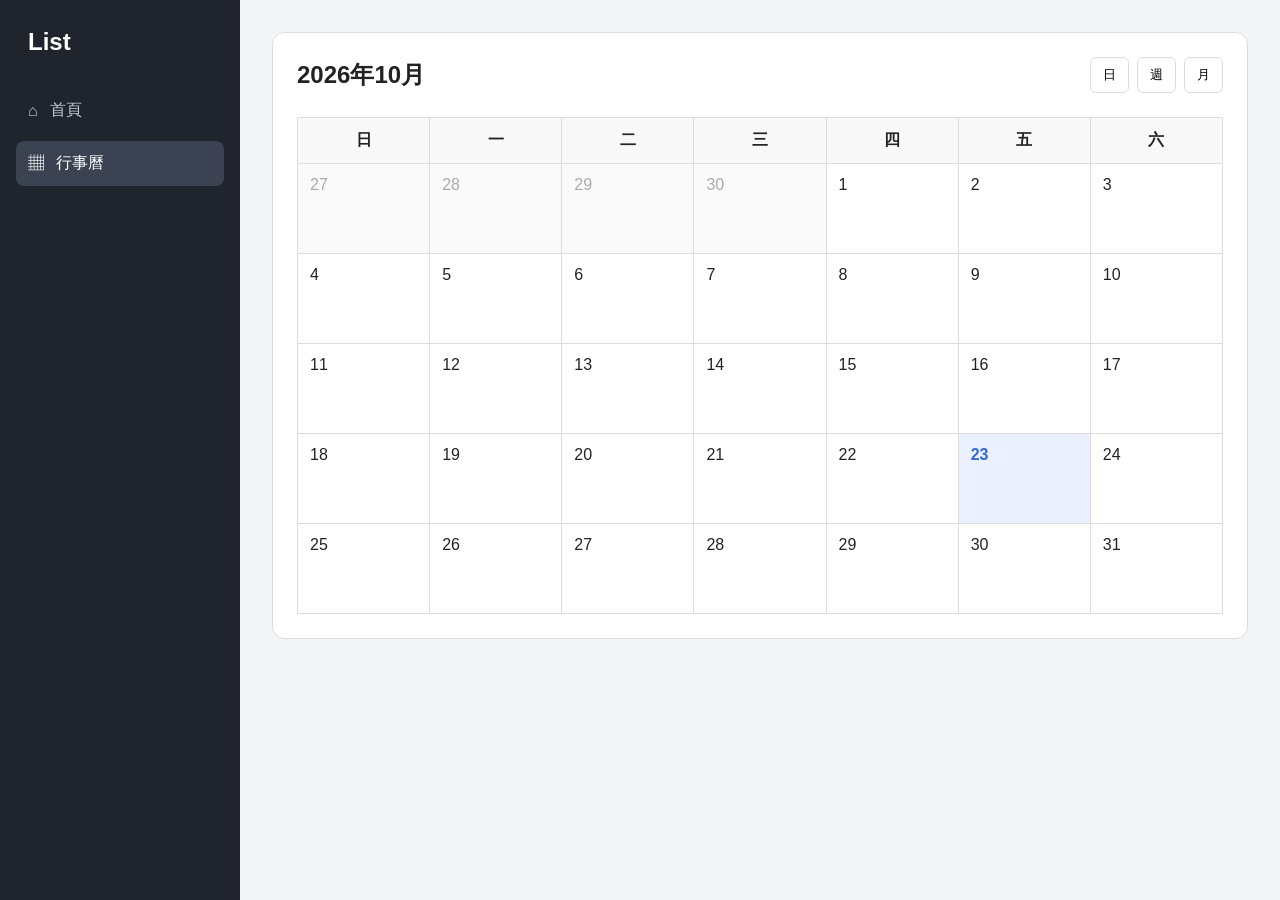
==== calendar.html @ 4a9dddf2 "used ai to add calendar and home page html/css" ====
<!DOCTYPE html>
<html lang="zh-TW">
<head>
    <meta charset="UTF-8">
    <meta name="viewport" content="width=device-width, initial-scale=1.0">
    <title>List｜日曆</title>
    <link rel="stylesheet" href="style.css">
</head>

<body>
    <div class="site-layout">

        <!-- Sidebar -->
        <aside class="sidebar">
            <h1 class="site-title">List</h1>

            <nav class="sidebar-nav">
                <a href="index.html" class="nav-link">
                    <span>⌂</span>
                    首頁
                </a>

                <a href="calendar.html" class="nav-link active">
                    <span>▦</span>
                    行事曆
                </a>
            </nav>
        </aside>

        <!-- Main Content -->
        <main class="main-content">

            <section class="calendar-section">

                <!-- Calendar Header -->
                <div class="calendar-header">
                    <h2>2026年10月</h2>

                    <div class="calendar-view">
                        <button type="button">日</button>
                        <button type="button">週</button>
                        <button type="button">月</button>
                    </div>
                </div>

                <!-- Calendar Grid -->
                <div class="calendar-grid">

                    <!-- Weekday Labels -->
                    <div class="weekday">日</div>
                    <div class="weekday">一</div>
                    <div class="weekday">二</div>
                    <div class="weekday">三</div>
                    <div class="weekday">四</div>
                    <div class="weekday">五</div>
                    <div class="weekday">六</div>

                    <!-- September 27–30 -->
                    <div class="day muted">27</div>
                    <div class="day muted">28</div>
                    <div class="day muted">29</div>
                    <div class="day muted">30</div>

                    <!-- October 1–3 -->
                    <div class="day">1</div>
                    <div class="day">2</div>
                    <div class="day">3</div>

                    <!-- October 4–10 -->
                    <div class="day">4</div>
                    <div class="day">5</div>
                    <div class="day">6</div>
                    <div class="day">7</div>
                    <div class="day">8</div>
                    <div class="day">9</div>
                    <div class="day">10</div>

                    <!-- October 11–17 -->
                    <div class="day">11</div>
                    <div class="day">12</div>
                    <div class="day">13</div>
                    <div class="day">14</div>
                    <div class="day">15</div>
                    <div class="day">16</div>
                    <div class="day">17</div>

                    <!-- October 18–24 -->
                    <div class="day">18</div>
                    <div class="day">19</div>
                    <div class="day">20</div>
                    <div class="day">21</div>
                    <div class="day">22</div>
                    <div class="day today">23</div>
                    <div class="day">24</div>

                    <!-- October 25–31 -->
                    <div class="day">25</div>
                    <div class="day">26</div>
                    <div class="day">27</div>
                    <div class="day">28</div>
                    <div class="day">29</div>
                    <div class="day">30</div>
                    <div class="day">31</div>

                </div>
            </section>

        </main>
    </div>
</body>
</html>
---- style.css ----
/* ===== Global Styles ===== */

* {
    box-sizing: border-box;
}

body {
    margin: 0;
    font-family: Arial, sans-serif;
    background: #f4f5f7;
    color: #222;
}


/* ===== Overall Layout ===== */

.site-layout {
    display: flex;
    min-height: 100vh;
}


/* ===== Sidebar ===== */

.sidebar {
    width: 240px;
    flex-shrink: 0;
    padding: 28px 16px;
    background: #20242c;
    color: white;
}

.site-title {
    margin: 0 12px 32px;
    font-size: 24px;
}

.sidebar-nav {
    display: flex;
    flex-direction: column;
    gap: 8px;
}

.nav-link {
    display: flex;
    align-items: center;
    gap: 12px;
    padding: 12px;
    border-radius: 8px;
    color: #c4cad4;
    text-decoration: none;
    transition: background 0.2s, color 0.2s;
}

.nav-link:hover {
    background: #303641;
    color: white;
}

.nav-link.active {
    background: #3b4352;
    color: white;
}


/* ===== Main Content ===== */

.main-content {
    flex: 1;
    min-width: 0;
    max-width: 1200px;
    margin: 0 auto;
    padding: 32px;
}

.welcome {
    margin-bottom: 24px;
}

.welcome h2 {
    margin-bottom: 8px;
}


/* ===== Homepage Dashboard ===== */

.dashboard {
    display: grid;
    grid-template-columns: 1fr 1fr;
    gap: 24px;
}

.daily-checklist,
.upcoming-events,
.calendar-section {
    padding: 24px;
    background: white;
    border: 1px solid #ddd;
    border-radius: 12px;
}


/* ===== Daily Checklist ===== */

.daily-checklist ul {
    padding: 0;
    list-style: none;
}

.daily-checklist li {
    display: flex;
    align-items: center;
    gap: 10px;
    padding: 12px 0;
}

.daily-checklist input[type="checkbox"] {
    width: 16px;
    height: 16px;
    cursor: pointer;
}

.daily-checklist label {
    cursor: pointer;
}

.date {
    color: #777;
    font-size: 14px;
}


/* ===== Upcoming Events ===== */

.event {
    padding: 12px 0;
    border-bottom: 1px solid #eee;
}

.event:last-child {
    border-bottom: none;
}

.event h3,
.event p {
    margin: 6px 0;
}

.event-date {
    color: #777;
    font-size: 14px;
}


/* ===== Calendar Header ===== */

.calendar-header {
    display: flex;
    justify-content: space-between;
    align-items: center;
    gap: 16px;
    margin-bottom: 24px;
}

.calendar-header h2 {
    margin: 0;
}

.calendar-view {
    display: flex;
    gap: 8px;
}

.calendar-view button {
    padding: 8px 12px;
    border: 1px solid #ddd;
    border-radius: 6px;
    background: white;
    cursor: pointer;
}

.calendar-view button:hover {
    background: #f0f0f0;
}


/* ===== Calendar Grid ===== */

.calendar-grid {
    display: grid;
    grid-template-columns: repeat(7, minmax(0, 1fr));
    border-top: 1px solid #ddd;
    border-left: 1px solid #ddd;
}

.weekday,
.day {
    min-width: 0;
    padding: 12px;
    border-right: 1px solid #ddd;
    border-bottom: 1px solid #ddd;
}

.weekday {
    text-align: center;
    font-weight: bold;
    background: #f8f8f8;
}

.day {
    min-height: 90px;
}

.day.muted {
    color: #aaa;
    background: #fafafa;
}

.day.today {
    color: #3568d4;
    background: #eaf0ff;
    font-weight: bold;
}


/* ===== Mobile Layout ===== */

@media (max-width: 700px) {
    .sidebar {
        width: 180px;
        padding: 20px 10px;
    }

    .site-title {
        margin: 0 8px 24px;
        font-size: 20px;
    }

    .nav-link {
        gap: 8px;
        padding: 10px 8px;
        font-size: 14px;
    }

    .main-content {
        padding: 16px;
    }

    .dashboard {
        grid-template-columns: 1fr;
    }

    .daily-checklist,
    .upcoming-events {
        padding: 18px;
    }

    .calendar-section {
        padding: 12px;
    }

    .calendar-header {
        align-items: flex-start;
        flex-direction: column;
    }

    .weekday,
    .day {
        padding: 6px 2px;
        font-size: 12px;
    }

    .day {
        min-height: 60px;
    }
}
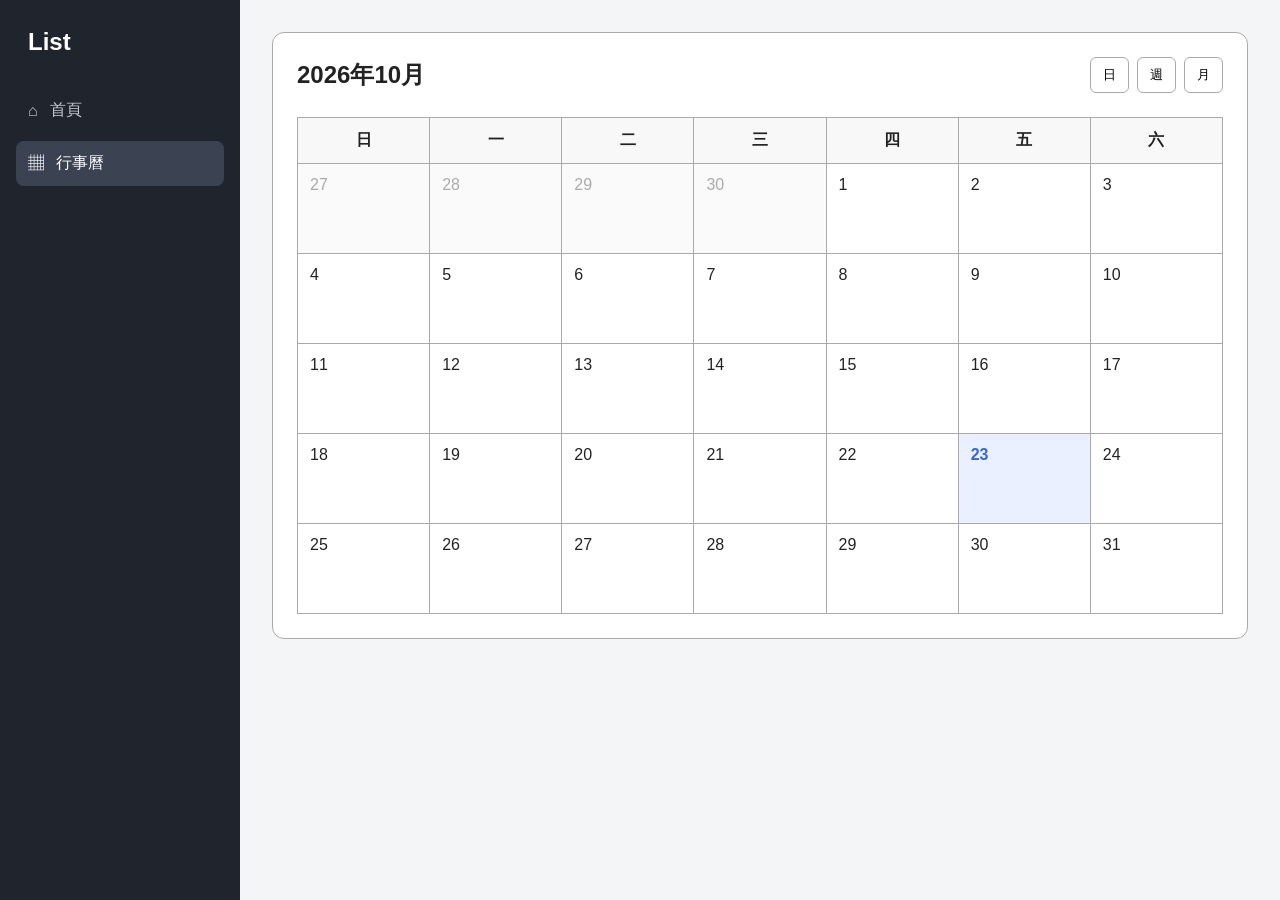
==== commit 9c9fcc3a: "added add task popup and fixed borders" ====
--- a/calendar.html
+++ b/calendar.html
@@ -108,5 +108,6 @@
 
         </main>
     </div>
+    <script src="script.js"></script>
 </body>
 </html>
--- a/style.css
+++ b/style.css
@@ -10,6 +10,10 @@
     font-family: Arial, sans-serif;
     background: #f4f5f7;
     color: #222;
+
+    input:focus, select:focus {
+        outline: none;
+    }
 }
 
 
@@ -74,12 +78,82 @@
     padding: 32px;
 }
 
-.welcome {
-    margin-bottom: 24px;
-}
-
-.welcome h2 {
-    margin-bottom: 8px;
+#open-form {
+    display: flex;
+    align-items: center;
+    justify-content: center;
+    gap: 8px;
+    width: 65%;
+    height: 60px;
+    background-color: white;
+    color: black;
+    font-size: 1em;
+    border-radius: 10px;
+    box-shadow: 3px 2px 5px gray;
+    margin-bottom: 10px;
+    cursor: pointer;
+    transition: background-color 0.2s ease, box-shadow 0.2s ease, transform 0.2s ease;
+}
+
+#open-form:hover {
+    background-color: #f0f0f0;
+    box-shadow: 3px 5px 10px gray;
+    transform: translateY(-2px);
+}
+
+.button-icon {
+    font-size: 2em;
+    line-height: 1;
+}
+
+.popup {
+    display: none;
+    position: fixed;
+    inset: 0;
+    background: rgba(0, 0, 0, 0.6);
+    justify-content: center;
+    align-items: center;
+    z-index: 1000;
+}
+
+.popup-content {
+    position: relative;
+    background: white;
+    color: black;
+    padding: 30px;
+    border-radius: 10px;
+    width: 90%;
+    max-width: 400px;
+    display: flex;
+    flex-direction: column;
+    gap: 10px;
+}
+
+
+.close-button {
+    position: absolute;
+    top: 10px;
+    right: 10px;
+    border: none;
+    background: none;
+    font-size: 24px;
+    cursor: pointer;
+}
+
+.popup-content input,
+.popup-content select {
+    padding: 8px;
+}
+
+.popup-content:has(#reminder-type option[value="period"]:checked) #date-fields {
+    display: grid;
+}
+
+#date-fields {
+    display: none;
+    grid-template-columns: repeat(2, minmax(0, 1fr));
+    gap: 10px 12px;
+    margin: 8px 0;
 }
 
 
@@ -96,12 +170,20 @@
 .calendar-section {
     padding: 24px;
     background: white;
-    border: 1px solid #ddd;
+    border: 1px solid #aaa;
     border-radius: 12px;
 }
 
+.task.completed {
+    text-decoration: line-through;
+    opacity: 0.5;
+}
+
 
 /* ===== Daily Checklist ===== */
+input[type="checkbox"] {
+    accent-color: black;
+}
 
 .daily-checklist ul {
     padding: 0;
@@ -126,7 +208,7 @@
 }
 
 .date {
-    color: #777;
+    color: #999;
     font-size: 14px;
 }
 
@@ -148,7 +230,7 @@
 }
 
 .event-date {
-    color: #777;
+    color: #999;
     font-size: 14px;
 }
 
@@ -174,7 +256,7 @@
 
 .calendar-view button {
     padding: 8px 12px;
-    border: 1px solid #ddd;
+    border: 1px solid #aaa;
     border-radius: 6px;
     background: white;
     cursor: pointer;
@@ -190,16 +272,16 @@
 .calendar-grid {
     display: grid;
     grid-template-columns: repeat(7, minmax(0, 1fr));
-    border-top: 1px solid #ddd;
-    border-left: 1px solid #ddd;
+    border-top: 1px solid #aaa;
+    border-left: 1px solid #aaa;
 }
 
 .weekday,
 .day {
     min-width: 0;
     padding: 12px;
-    border-right: 1px solid #ddd;
-    border-bottom: 1px solid #ddd;
+    border-right: 1px solid #aaa;
+    border-bottom: 1px solid #aaa;
 }
 
 .weekday {
